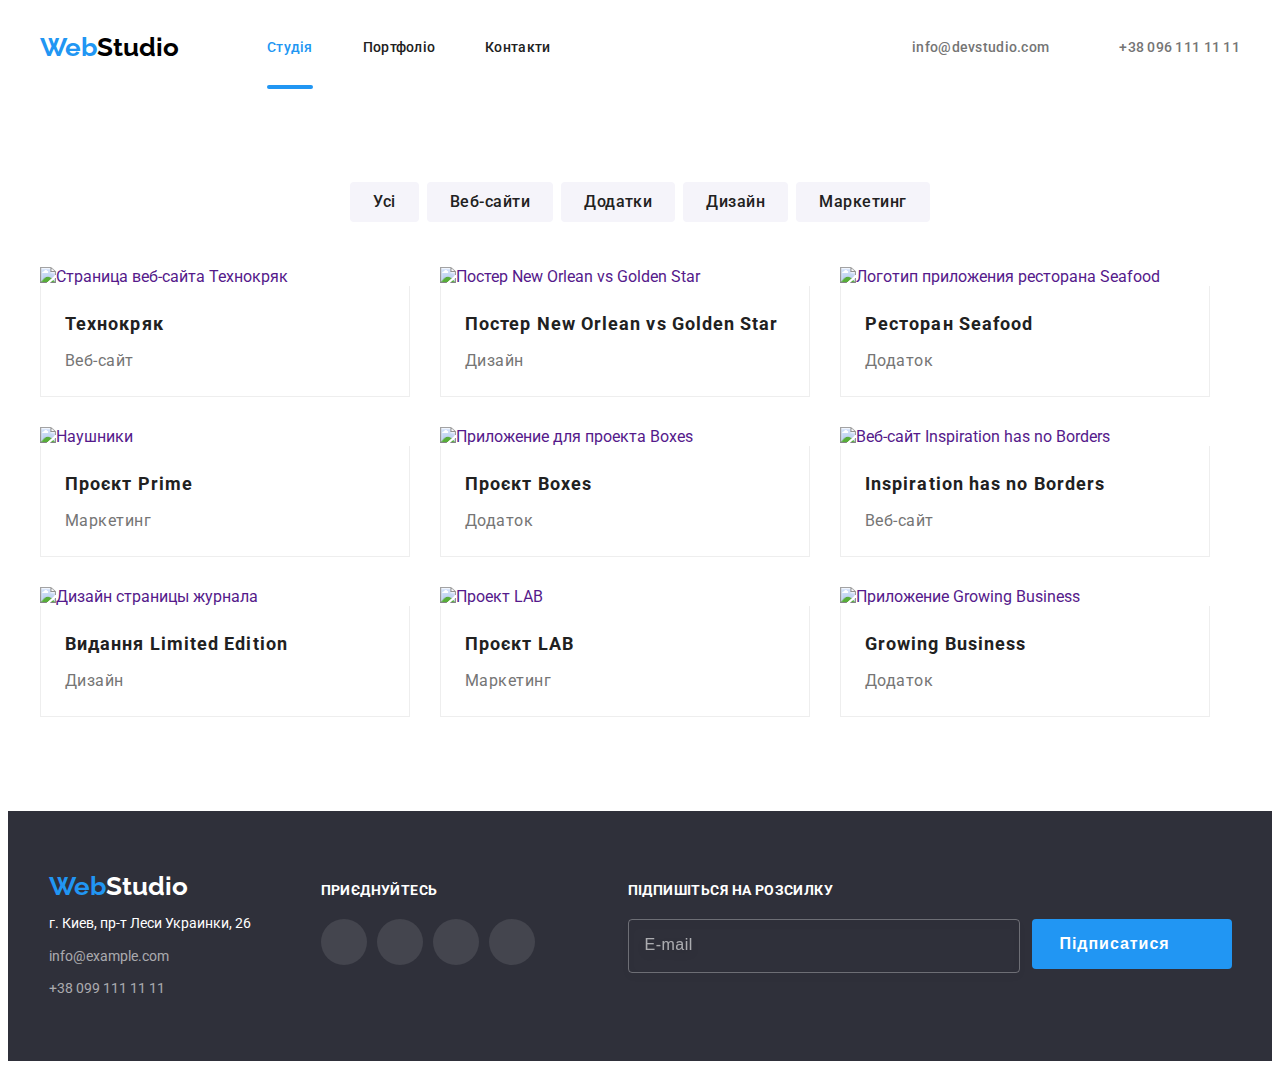
==== portfolio.html @ 0c299c50 "Add files via upload" ====
<!DOCTYPE html>
<html lang="en">
  <head>
    <meta charset="UTF-8" />
    <meta http-equiv="X-UA-Compatible" content="IE=edge" />
    <meta name="viewport" content="width=device-width, initial-scale=1.0" />
    <link rel="preconnect" href="https://fonts.googleapis.com" />
    <link rel="preconnect" href="https://fonts.gstatic.com" crossorigin />
    <link
      href="https://fonts.googleapis.com/css2?family=Raleway:wght@700&family=Roboto:wght@400;500;700;900&display=swap"
      rel="stylesheet"
    />
    <link
      rel="stylesheet"
      href="https://cdnjs.cloudflare.com/ajax/libs/modern-normalize/1.1.0/modern-normalize.min.css"
      integrity="sha512-wpPYUAdjBVSE4KJnH1VR1HeZfpl1ub8YT/NKx4PuQ5NmX2tKuGu6U/JRp5y+Y8XG2tV+wKQpNHVUX03MfMFn9Q=="
      crossorigin="anonymous"
      referrerpolicy="no-referrer"
    />
    <link rel="stylesheet" href="./css/main.min.css" />
    <title>portfolio</title>
  </head>
  <body>
    <!-- header -->
    <header class="top-header">
      <div class="container header-container">
        <nav class="nav">
          <a href="./index.html" class="logo"><span class="logo-forepart">Web</span>Studio</a>
          <ul class="nav__list">
            <li class="nav__item">
              <a class="nav__link current" href="./index.html">Студія</a>
            </li>
            <li class="nav__item">
              <a class="nav__link" href="./portfolio.html">Портфоліо</a>
            </li>
            <li class="nav__item">
              <a class="nav__link" href="#footerContacts">Контакти</a>
            </li>
          </ul>
        </nav>

        <!-- mobile menu burger -->
        <button type="button" class="mobile-menu-open-btn" data-menu-open>
          <svg class="mobile-menu-open-btn__icon" width="40" height="40">
            <use href="./images/sprite.svg#burger-icon"></use>
          </svg>
        </button>
        <ul class="header-contacts">
          <li class="header-contacts__item">
            <a class="header-contacts__link link" href="mailto:info@devstudio.com"
              ><svg class="header-contacts__icon icon-mail" width="16" height="12">
                <use href="./images/sprite.svg#icon-envelope"></use>
              </svg>
              info@devstudio.com</a
            >
          </li>
          <li class="header-contacts__item">
            <a class="header-contacts__link link" href="tel:+380961111111"
              ><svg class="header-contacts__icon icon-tel" width="10" height="16">
                <use href="./images/sprite.svg#icon-smartphone"></use>
              </svg>
              +38 096 111 11 11</a
            >
          </li>
        </ul>
      </div>
      <!-- mobile menu -->

      <div class="mobile-menu" data-menu>
        <div class="container mobile-menu__container">
          <button type="button" class="mobile-menu__close-btn" data-menu-close>
            <svg class="mobile-menu__close-icon" width="40" height="40">
              <use href="./images/sprite.svg#close-icon"></use>
            </svg>
          </button>
          <ul class="mobile-menu__nav">
            <li class="mobile-menu__nav-item">
              <a class="mobile-menu__nav-link mobile-menu__nav-current" href="./index.html">Студія</a>
            </li>
            <li class="mobile-menu__nav-item">
              <a class="mobile-menu__nav-link" href="./portfolio.html">Портфоліо</a>
            </li>
            <li class="mobile-menu__nav-item">
              <a class="mobile-menu__nav-link" href="#footerContacts">Контакти</a>
            </li>
          </ul>

					<div class="mobile-menu__contacts-container">
						<ul class="mobile-menu__contacts">
            <li class="mobile-menu__contacts-item">
              <a class="mobile-menu__contacts-link" href="tel:+380961111111">+38 096 111 11 11</a>
            </li>
            <li class="mobile-menu__contacts-item">
              <a
                class="mobile-menu__contacts-link mobile-menu__contacts-mail"
                href="mailto:info@devstudio.com"
                >info@devstudio.com</a
              >
            </li>
          </ul>

          <ul class="mobile-menu__socials">
            <li class="mobile-menu__socials-item">
              <a class="mobile-menu__socials-link" href="">Instagram</a>
            </li>
            <li class="mobile-menu__socials-item">
              <a class="mobile-menu__socials-link" href="">Twitter</a>
            </li>
            <li class="mobile-menu__socials-item">
              <a class="mobile-menu__socials-link" href="">Facebook</a>
            </li>
            <li class="mobile-menu__socials-item">
              <a class="mobile-menu__socials-link" href="">LinkedIn</a>
            </li>
          </ul>
					</div>
        </div>
      </div>
    </header>

    <!-- portfolio filters -->
    <main>
      <section class="portfolio">
        <div class="container">
          <ul class="portfolio-filters">
            <li class="portfolio-filters__item">
              <button class="portfolio-filters__btn" type="button">Усі</button>
            </li>
            <li class="portfolio-filters__item">
              <button class="portfolio-filters__btn" type="button">Веб-сайти</button>
            </li>
            <li class="portfolio-filters__item">
              <button class="portfolio-filters__btn" type="button">Додатки</button>
            </li>
            <li class="portfolio-filters__item">
              <button class="portfolio-filters__btn" type="button">Дизайн</button>
            </li>
            <li class="portfolio-filters__item">
              <button class="portfolio-filters__btn" type="button">Маркетинг</button>
            </li>
          </ul>

          <!-- portfolio projects -->
          <ul class="portfolio-prj">
            <li class="portfolio-prj__item">
              <a href="" class="portfolio-prj__link">
                <div class="portfolio-prj__img">
                  <picture class="port-pic">
                    <source
                      media="(min-width:1200px )"
                      srcset="
                        ./images/portfolio/desktop-portfolio-1.webp    1x,
                        ./images/portfolio/desktop-portfolio-1@2x.webp 2x
                      "
                      type="image/webp"
                    />
                    <source
                      media="(min-width:1200px )"
                      srcset="
                        ./images/portfolio/desktop-portfolio.jpg    1x,
                        ./images/portfolio/desktop-portfolio@2x.jpg 2x
                      "
                    />
                    <source
                      media="(min-width:768px )"
                      srcset="
                        ./images/portfolio/tablet-portfolio-1.webp    1x,
                        ./images/portfolio/tablet-portfolio-1@2x.webp 2x
                      "
                      type="image/webp"
                    />
                    <source
                      media="(min-width:768px )"
                      srcset="
                        ./images/portfolio/tablet-portfolio.jpg    1x,
                        ./images/portfolio/tablet-portfolio@2x.jpg 2x
                      "
                    />
                    <source
                      media="(max-width:767px )"
                      srcset="
                        ./images/portfolio/mobile-portfolio-1.webp    1x,
                        ./images/portfolio/mobile-portfolio-1@2x.webp 2x
                      "
                      type="image/webp"
                    />
                    <source
                      media="(max-width:767px )"
                      srcset="
                        ./images/portfolio/mobile-portfolio.jpg    1x,
                        ./images/portfolio/mobile-portfolio@2x.jpg 2x
                      "
                    />
                    <img
                      class="portfolio-prj__img-div"
                      src="./images/portfolio/portf-img-1.jpg"
                      alt="Страница веб-сайта Технокряк"
                    />
                  </picture>
                  <div class="portfolio-prj__overlay">
                    <p class="portfolio-prj__overlay-desc">
                      Ресурс пропонує комплексні пропозиції з різним рівнем функціоналу та сервісів.
                      Все це дозволить відвідувачу отримати вичерпні відомості про компанію чи
                      приватну особу.
                    </p>
                  </div>
                </div>

                <div class="portfolio-prj__card">
                  <h3 class="portfolio-prj__title">Технокряк</h3>
                  <p class="portfolio-prj__desc">Веб-сайт</p>
                </div>
              </a>
            </li>
            <li class="portfolio-prj__item">
              <a href="" class="portfolio-prj__link">
                <div class="portfolio-prj__img">
                  <picture class="port-pic">
                    <source
                      media="(min-width:1200px )"
                      srcset="
                        ./images/portfolio/desktop-portfolio-2.webp    1x,
                        ./images/portfolio/desktop-portfolio-2@2x.webp 2x
                      "
                      type="image/webp"
                    />
                    <source
                      media="(min-width:1200px )"
                      srcset="
                        ./images/portfolio/desktop-portfolio-1.jpg    1x,
                        ./images/portfolio/desktop-portfolio@2x-1.jpg 2x
                      "
                    />
                    <source
                      media="(min-width:768px )"
                      srcset="
                        ./images/portfolio/tablet-portfolio-2.webp    1x,
                        ./images/portfolio/tablet-portfolio-2@2x.webp 2x
                      "
                      type="image/webp"
                    />
                    <source
                      media="(min-width:768px )"
                      srcset="
                        ./images/portfolio/tablet-portfolio-1.jpg    1x,
                        ./images/portfolio/tablet-portfolio@2x-1.jpg 2x
                      "
                    />
                    <source
                      media="(max-width:767px )"
                      srcset="
                        ./images/portfolio/mobile-portfolio-2.webp    1x,
                        ./images/portfolio/mobile-portfolio-2@2x.webp 2x
                      "
                      type="image/webp"
                    />
                    <source
                      media="(max-width:767px )"
                      srcset="
                        ./images/portfolio/mobile-portfolio-1.jpg    1x,
                        ./images/portfolio/mobile-portfolio@2x-1.jpg 2x
                      "
                    />
                    <img
                      class="portfolio-prj__img-div"
                      src="./images/portfolio/portf-img-2.jpg"
                      alt="Постер New Orlean vs Golden Star"
                    />
                  </picture>
                  <div class="portfolio-prj__overlay">
                    <p class="portfolio-prj__overlay-desc">Ресурс пропонує комплексні пропозиції з різним рівнем функціоналу та сервісів.
                      Все це дозволить відвідувачу отримати вичерпні відомості про компанію чи
                      приватну особу.</p>
                  </div>
                </div>

                <div class="portfolio-prj__card">
                  <h3 class="portfolio-prj__title">Постер New Orlean vs Golden Star</h3>
                  <p class="portfolio-prj__desc">Дизайн</p>
                </div>
              </a>
            </li>
            <li class="portfolio-prj__item">
              <a href="" class="portfolio-prj__link">
                <div class="portfolio-prj__img">
                  <picture class="port-pic">
                    <source
                      media="(min-width:1200px )"
                      srcset="
                        ./images/portfolio/desktop-portfolio-3.webp    1x,
                        ./images/portfolio/desktop-portfolio-3@2x.webp 2x
                      "
                      type="image/webp"
                    />
                    <source
                      media="(min-width:1200px )"
                      srcset="
                        ./images/portfolio/desktop-portfolio-2.jpg    1x,
                        ./images/portfolio/desktop-portfolio@2x-2.jpg 2x
                      "
                    />
                    <source
                      media="(min-width:768px )"
                      srcset="
                        ./images/portfolio/tablet-portfolio-3.webp    1x,
                        ./images/portfolio/tablet-portfolio-3@2x.webp 2x
                      "
                      type="image/webp"
                    />
                    <source
                      media="(min-width:768px )"
                      srcset="
                        ./images/portfolio/tablet-portfolio-2.jpg    1x,
                        ./images/portfolio/tablet-portfolio@2x-2.jpg 2x
                      "
                    />
                    <source
                      media="(max-width:767px )"
                      srcset="
                        ./images/portfolio/mobile-portfolio-3.webp    1x,
                        ./images/portfolio/mobile-portfolio-3@2x.webp 2x
                      "
                      type="image/webp"
                    />
                    <source
                      media="(max-width:767px )"
                      srcset="
                        ./images/portfolio/mobile-portfolio-2.jpg    1x,
                        ./images/portfolio/mobile-portfolio@2x-2.jpg 2x
                      "
                    />
                    <img
                      class="portfolio-prj__img-div"
                      src="./images/portfolio/portf-img-3.jpg"
                      alt="Логотип приложения ресторана Seafood"
                    />
                  </picture>
                  <div class="portfolio-prj__overlay">
                    <p class="portfolio-prj__overlay-desc">Ресурс пропонує комплексні пропозиції з різним рівнем функціоналу та сервісів.
                      Все це дозволить відвідувачу отримати вичерпні відомості про компанію чи
                      приватну особу.</p>
                  </div>
                </div>

                <div class="portfolio-prj__card">
                  <h3 class="portfolio-prj__title">Ресторан Seafood</h3>
                  <p class="portfolio-prj__desc">Додаток</p>
                </div>
              </a>
            </li>
            <li class="portfolio-prj__item">
              <a href="" class="portfolio-prj__link">
                <div class="portfolio-prj__img">
                  <picture class="port-pic">
                    <source
                      media="(min-width:1200px )"
                      srcset="
                        ./images/portfolio/desktop-portfolio-4.webp    1x,
                        ./images/portfolio/desktop-portfolio-4@2x.webp 2x
                      "
                      type="image/webp"
                    />
                    <source
                      media="(min-width:1200px )"
                      srcset="
                        ./images/portfolio/desktop-portfolio-3.jpg    1x,
                        ./images/portfolio/desktop-portfolio@2x-3.jpg 2x
                      "
                    />
                    <source
                      media="(min-width:768px )"
                      srcset="
                        ./images/portfolio/tablet-portfolio-4.webp    1x,
                        ./images/portfolio/tablet-portfolio-4@2x.webp 2x
                      "
                      type="image/webp"
                    />
                    <source
                      media="(min-width:768px )"
                      srcset="
                        ./images/portfolio/tablet-portfolio-3.jpg    1x,
                        ./images/portfolio/tablet-portfolio@2x-3.jpg 2x
                      "
                    />
                    <source
                      media="(max-width:767px )"
                      srcset="
                        ./images/portfolio/mobile-portfolio-4.webp    1x,
                        ./images/portfolio/mobile-portfolio-4@2x.webp 2x
                      "
                      type="image/webp"
                    />
                    <source
                      media="(max-width:767px )"
                      srcset="
                        ./images/portfolio/mobile-portfolio-3.jpg    1x,
                        ./images/portfolio/mobile-portfolio@2x-3.jpg 2x
                      "
                    />
                    <img
                      class="portfolio-prj__img-div"
                      src="./images/portfolio/portf-img-4.jpg"
                      alt="Наушники"
                    />
                  </picture>
                  <div class="portfolio-prj__overlay">
                    <p class="portfolio-prj__overlay-desc">Ресурс пропонує комплексні пропозиції з різним рівнем функціоналу та сервісів.
                      Все це дозволить відвідувачу отримати вичерпні відомості про компанію чи
                      приватну особу.</p>
                  </div>
                </div>

                <div class="portfolio-prj__card">
                  <h3 class="portfolio-prj__title">Проєкт Prime</h3>
                  <p class="portfolio-prj__desc">Маркетинг</p>
                </div>
              </a>
            </li>
            <li class="portfolio-prj__item">
              <a href="" class="portfolio-prj__link">
                <div class="portfolio-prj__img">
                  <picture class="port-pic">
                    <source
                      media="(min-width:1200px )"
                      srcset="
                        ./images/portfolio/desktop-portfolio-5.webp    1x,
                        ./images/portfolio/desktop-portfolio-5@2x.webp 2x
                      "
                      type="image/webp"
                    />
                    <source
                      media="(min-width:1200px )"
                      srcset="
                        ./images/portfolio/desktop-portfolio-4.jpg    1x,
                        ./images/portfolio/desktop-portfolio@2x-4.jpg 2x
                      "
                    />
                    <source
                      media="(min-width:768px )"
                      srcset="
                        ./images/portfolio/tablet-portfolio-5.webp    1x,
                        ./images/portfolio/tablet-portfolio-5@2x.webp 2x
                      "
                      type="image/webp"
                    />
                    <source
                      media="(min-width:768px )"
                      srcset="
                        ./images/portfolio/tablet-portfolio-4.jpg    1x,
                        ./images/portfolio/tablet-portfolio@2x-4.jpg 2x
                      "
                    />
                    <source
                      media="(max-width:767px )"
                      srcset="
                        ./images/portfolio/mobile-portfolio-5.webp    1x,
                        ./images/portfolio/mobile-portfolio-5@2x.webp 2x
                      "
                      type="image/webp"
                    />
                    <source
                      media="(max-width:767px )"
                      srcset="
                        ./images/portfolio/mobile-portfolio-4.jpg    1x,
                        ./images/portfolio/mobile-portfolio@2x-4.jpg 2x
                      "
                    />
                    <img
                      class="portfolio-prj__img-div"
                      src="./images/portfolio/portf-img-5.jpg"
                      alt="Приложение для проекта Boxes"
                    />
                  </picture>
                  <div class="portfolio-prj__overlay">
                    <p class="portfolio-prj__overlay-desc">Ресурс пропонує комплексні пропозиції з різним рівнем функціоналу та сервісів.
                      Все це дозволить відвідувачу отримати вичерпні відомості про компанію чи
                      приватну особу.</p>
                  </div>
                </div>

                <div class="portfolio-prj__card">
                  <h3 class="portfolio-prj__title">Проєкт Boxes</h3>
                  <p class="portfolio-prj__desc">Додаток</p>
                </div>
              </a>
            </li>
            <li class="portfolio-prj__item">
              <a href="" class="portfolio-prj__link">
                <div class="portfolio-prj__img">
                  <picture class="port-pic">
                    <source
                      media="(min-width:1200px )"
                      srcset="
                        ./images/portfolio/desktop-portfolio-6.webp    1x,
                        ./images/portfolio/desktop-portfolio-6@2x.webp 2x
                      "
                      type="image/webp"
                    />
                    <source
                      media="(min-width:1200px )"
                      srcset="
                        ./images/portfolio/desktop-portfolio-5.jpg    1x,
                        ./images/portfolio/desktop-portfolio@2x-5.jpg 2x
                      "
                    />
                    <source
                      media="(min-width:768px )"
                      srcset="
                        ./images/portfolio/tablet-portfolio-6.webp    1x,
                        ./images/portfolio/tablet-portfolio-6@2x.webp 2x
                      "
                      type="image/webp"
                    />
                    <source
                      media="(min-width:768px )"
                      srcset="
                        ./images/portfolio/tablet-portfolio-5.jpg    1x,
                        ./images/portfolio/tablet-portfolio@2x-5.jpg 2x
                      "
                    />
                    <source
                      media="(max-width:767px )"
                      srcset="
                        ./images/portfolio/mobile-portfolio-6.webp    1x,
                        ./images/portfolio/mobile-portfolio-6@2x.webp 2x
                      "
                      type="image/webp"
                    />
                    <source
                      media="(max-width:767px )"
                      srcset="
                        ./images/portfolio/mobile-portfolio-5.jpg    1x,
                        ./images/portfolio/mobile-portfolio@2x-5.jpg 2x
                      "
                    />
                    <img
                      class="portfolio-prj__img-div"
                      src="./images/portfolio/portf-img-6.jpg"
                      alt="Веб-сайт Inspiration has no Borders"
                    />
                  </picture>
                  <div class="portfolio-prj__overlay">
                    <p class="portfolio-prj__overlay-desc">Ресурс пропонує комплексні пропозиції з різним рівнем функціоналу та сервісів.
                      Все це дозволить відвідувачу отримати вичерпні відомості про компанію чи
                      приватну особу.</p>
                  </div>
                </div>

                <div class="portfolio-prj__card">
                  <h3 class="portfolio-prj__title">Inspiration has no Borders</h3>
                  <p class="portfolio-prj__desc">Веб-сайт</p>
                </div>
              </a>
            </li>
            <li class="portfolio-prj__item">
              <a href="" class="portfolio-prj__link">
                <div class="portfolio-prj__img">
                  <picture class="port-pic">
                    <source
                      media="(min-width:1200px )"
                      srcset="
                        ./images/portfolio/desktop-portfolio-7.webp    1x,
                        ./images/portfolio/desktop-portfolio-7@2x.webp 2x
                      "
                      type="image/webp"
                    />
                    <source
                      media="(min-width:1200px )"
                      srcset="
                        ./images/portfolio/desktop-portfolio-6.jpg    1x,
                        ./images/portfolio/desktop-portfolio@2x-6.jpg 2x
                      "
                    />
                    <source
                      media="(min-width:768px )"
                      srcset="
                        ./images/portfolio/tablet-portfolio-7.webp    1x,
                        ./images/portfolio/tablet-portfolio-7@2x.webp 2x
                      "
                      type="image/webp"
                    />
                    <source
                      media="(min-width:768px )"
                      srcset="
                        ./images/portfolio/tablet-portfolio-6.jpg    1x,
                        ./images/portfolio/tablet-portfolio@2x-6.jpg 2x
                      "
                    />
                    <source
                      media="(max-width:767px )"
                      srcset="
                        ./images/portfolio/mobile-portfolio-7.webp    1x,
                        ./images/portfolio/mobile-portfolio-7@2x.webp 2x
                      "
                      type="image/webp"
                    />
                    <source
                      media="(max-width:767px )"
                      srcset="
                        ./images/portfolio/mobile-portfolio-6.jpg    1x,
                        ./images/portfolio/mobile-portfolio@2x-6.jpg 2x
                      "
                    />
                    <img
                      class="portfolio-prj__img-div"
                      src="./images/portfolio/portf-img-7.jpg"
                      alt="Дизайн страницы журнала"
                    />
                  </picture>
                  <div class="portfolio-prj__overlay">
                    <p class="portfolio-prj__overlay-desc">Ресурс пропонує комплексні пропозиції з різним рівнем функціоналу та сервісів.
                      Все це дозволить відвідувачу отримати вичерпні відомості про компанію чи
                      приватну особу.</p>
                  </div>
                </div>

                <div class="portfolio-prj__card">
                  <h3 class="portfolio-prj__title">Видання Limited Edition</h3>
                  <p class="portfolio-prj__desc">Дизайн</p>
                </div>
              </a>
            </li>
            <li class="portfolio-prj__item">
              <a href="" class="portfolio-prj__link">
                <div class="portfolio-prj__img">
                  <picture class="port-pic">
                    <source
                      media="(min-width:1200px )"
                      srcset="
                        ./images/portfolio/desktop-portfolio-8.webp    1x,
                        ./images/portfolio/desktop-portfolio-8@2x.webp 2x
                      "
                      type="image/webp"
                    />
                    <source
                      media="(min-width:1200px )"
                      srcset="
                        ./images/portfolio/desktop-portfolio-7.jpg    1x,
                        ./images/portfolio/desktop-portfolio@2x-7.jpg 2x
                      "
                    />
                    <source
                      media="(min-width:768px )"
                      srcset="
                        ./images/portfolio/tablet-portfolio-8.webp    1x,
                        ./images/portfolio/tablet-portfolio-8@2x.webp 2x
                      "
                      type="image/webp"
                    />
                    <source
                      media="(min-width:768px )"
                      srcset="
                        ./images/portfolio/tablet-portfolio-7.jpg    1x,
                        ./images/portfolio/tablet-portfolio@2x-7.jpg 2x
                      "
                    />
                    <source
                      media="(max-width:767px )"
                      srcset="
                        ./images/portfolio/mobile-portfolio-8.webp    1x,
                        ./images/portfolio/mobile-portfolio-8@2x.webp 2x
                      "
                      type="image/webp"
                    />
                    <source
                      media="(max-width:767px )"
                      srcset="
                        ./images/portfolio/mobile-portfolio-7.jpg    1x,
                        ./images/portfolio/mobile-portfolio@2x-7.jpg 2x
                      "
                    />
                    <img
                      class="portfolio-prj__img-div"
                      src="./images/portfolio/portf-img-8.jpg"
                      alt="Проект LAB"
                    />
                  </picture>
                  <div class="portfolio-prj__overlay">
                    <p class="portfolio-prj__overlay-desc">Ресурс пропонує комплексні пропозиції з різним рівнем функціоналу та сервісів.
                      Все це дозволить відвідувачу отримати вичерпні відомості про компанію чи
                      приватну особу.</p>
                  </div>
                </div>

                <div class="portfolio-prj__card">
                  <h3 class="portfolio-prj__title">Проєкт LAB</h3>
                  <p class="portfolio-prj__desc">Маркетинг</p>
                </div>
              </a>
            </li>
            <li class="portfolio-prj__item">
              <a href="" class="portfolio-prj__link">
                <div class="portfolio-prj__img">
                  <picture class="port-pic">
                    <source
                      media="(min-width:1200px )"
                      srcset="
                        ./images/portfolio/desktop-portfolio-9.webp    1x,
                        ./images/portfolio/desktop-portfolio-9@2x.webp 2x
                      "
                      type="image/webp"
                    />
                    <source
                      media="(min-width:1200px )"
                      srcset="
                        ./images/portfolio/desktop-portfolio-8.jpg    1x,
                        ./images/portfolio/desktop-portfolio@2x-8.jpg 2x
                      "
                    />
                    <source
                      media="(min-width:768px )"
                      srcset="
                        ./images/portfolio/tablet-portfolio-9.webp    1x,
                        ./images/portfolio/tablet-portfolio-9@2x.webp 2x
                      "
                      type="image/webp"
                    />
                    <source
                      media="(min-width:768px )"
                      srcset="
                        ./images/portfolio/tablet-portfolio-8.jpg    1x,
                        ./images/portfolio/tablet-portfolio@2x-8.jpg 2x
                      "
                    />
                    <source
                      media="(max-width:767px )"
                      srcset="
                        ./images/portfolio/mobile-portfolio-9.webp    1x,
                        ./images/portfolio/mobile-portfolio-9@2x.webp 2x
                      "
                      type="image/webp"
                    />
                    <source
                      media="(max-width:767px )"
                      srcset="
                        ./images/portfolio/mobile-portfolio-8.jpg    1x,
                        ./images/portfolio/mobile-portfolio@2x-8.jpg 2x
                      "
                    />
                    <img
                      class="portfolio-prj__img-div"
                      src="./images/portfolio/portf-img-9.jpg"
                      alt="Приложение Growing Business"
                    />
                  </picture>
                  <div class="portfolio-prj__overlay">
                    <p class="portfolio-prj__overlay-desc">Ресурс пропонує комплексні пропозиції з різним рівнем функціоналу та сервісів.
                      Все це дозволить відвідувачу отримати вичерпні відомості про компанію чи
                      приватну особу.</p>
                  </div>
                </div>

                <div class="portfolio-prj__card">
                  <h3 class="portfolio-prj__title">Growing Business</h3>
                  <p class="portfolio-prj__desc">Додаток</p>
                </div>
              </a>
            </li>
          </ul>
        </div>
      </section>
    </main>
    <!-- footer -->
    <footer class="footer">
      <div class="footer-container container">
        <div class="footer-contacts">
          <a href="./index.html" class="logo"><span class="logo-forepart">Web</span>Studio</a>
          <address id="footerContacts" class="studio-address">
            <ul class="footer-contacts__list list">
              <li class="footer-contacts__item">
                <a
                  href="https://goo.gl/maps/VdQWWz9B43m97snR7"
                  target="_blank"
                  rel="noreferrer noopener"
                  class="footer-contacts__address"
                  >г. Киев, пр-т Леси Украинки, 26</a
                >
              </li>
              <li class="footer-contacts__item">
                <a href="mailto:info@example.com" class="footer-contacts__mail">info@example.com</a>
              </li>
              <li class="footer-contacts__item">
                <a href="tel:+380991111111" class="footer-contacts__tel">+38 099 111 11 11</a>
              </li>
            </ul>
          </address>
        </div>

        <!-- footer-social -->
        <div class="footer-social">
          <p class="footer-social__title">приєднуйтесь</p>
          <ul class="footer-social__list">
            <li class="footer-social__item">
              <a class="footer-social__link" href="">
                <svg class="footer-social__icon" width="20" height="20">
                  <use href="./images/sprite.svg#icon-instagram"></use>
                </svg>
              </a>
            </li>
            <li class="footer-social__item">
              <a class="footer-social__link" href="">
                <svg class="footer-social__icon" width="20" height="20">
                  <use href="./images/sprite.svg#icon-twitter"></use>
                </svg>
              </a>
            </li>
            <li class="footer-social__item">
              <a class="footer-social__link" href="">
                <svg class="footer-social__icon" width="20" height="20">
                  <use href="./images/sprite.svg#icon-facebook"></use>
                </svg>
              </a>
            </li>
            <li class="footer-social__item">
              <a class="footer-social__link" href="">
                <svg class="footer-social__icon" width="20" height="20">
                  <use href="./images/sprite.svg#icon-linkedin"></use>
                </svg>
              </a>
            </li>
          </ul>
        </div>

        <div class="footer-subscribes">
          <b class="footer-subscribes__title">Підпишіться на розсилку</b>
          <form class="footer-subscribes__form" name="footer-subscribes__form">
            <input
              type="email"
              name="mail"
              placeholder="E-mail"
              class="footer-subscribes__input"
              type="text"
            />
            <button type="submit" class="footer-subscribes__btn">
              Підписатися<svg class="footer-subscribes__icon" width="24" height="24">
                <use href="./images/sprite.svg#icon-send"></use>
              </svg>
            </button>
          </form>
        </div>
      </div>
    </footer>
    <script src="./js/mobile-menu.js"></script>
  </body>
</html>
---- css/main.min.css ----
:root{--accent-color: #2196f3;--accent-text-color: #212121;--accent-color2: #757575;--accent-color3: #ffffff;--icon-fill: #afb1b8;--main-font: "Roboto", sans-serif;--secondary-font: Raleway, sans-serif;--accent-bg-color: #2f303a;--transition: cubic-bezier(0.4, 0, 0.2, 1)}.visually-hidden{position:absolute;width:1px;height:1px;margin:-1px;border:0;padding:0;white-space:nowrap;clip-path:inset(100%);clip:rect(0 0 0 0);overflow:hidden}*::before,*::after{box-sizing:inherit}html{box-sizing:border-box}h1,h2,h3,p{margin-bottom:0;margin-top:0}ul,ol{margin-top:0;margin-bottom:0;padding-left:0;list-style:none}img{display:block;max-width:100%}.link{text-decoration:none}body{font-family:var(--main-font)}.container{width:100%;padding-left:15px;padding-right:15px;margin-left:auto;margin-right:auto}@media screen and (min-width: 480px){.container{width:480px}}@media screen and (min-width: 768px){.container{width:768px}}@media screen and (min-width: 1200px){.container{width:1200px}}.mobile-menu-open-btn{background-color:rgba(0,0,0,0);border:none;padding:0;line-height:0;padding-top:10px;padding-bottom:10px}.mobile-menu-open-btn__icon{fill:#000;transition:fill 250ms var(--transition)}.mobile-menu-open-btn__icon:hover,.mobile-menu-open-btn__iconfocus{fill:var(--accent-color)}.mobile-menu{position:fixed;top:0;left:0;width:100%;height:100%;background-color:#fff;opacity:0;visibility:hidden;pointer-events:none;transition:opacity 250ms var(--transition),visibility 250ms var(--transition);z-index:2}.mobile-menu.is-open{opacity:1;visibility:visible;pointer-events:auto}.mobile-menu__container{position:relative;padding-top:48px;padding-bottom:48px;padding-left:28px;display:flex;flex-direction:column;justify-content:space-between;top:0;left:0;width:100%;min-height:100vh;height:100%}.mobile-menu__close-btn{position:absolute;top:10px;right:15px;background-color:rgba(0,0,0,0);border:none;padding:0;line-height:0}.mobile-menu__close-icon{fill:#000;transition:fill 250ms var(--transition)}.mobile-menu__close-icon:hover,.mobile-menu__close-iconfocus{fill:var(--accent-color)}.mobile-menu__nav-item:not(:last-child){margin-bottom:32px}.mobile-menu__nav-link{font-weight:500;font-size:40px;line-height:1.17;letter-spacing:.02em;color:var(--accent-text-color);text-decoration:none}.mobile-menu__nav-link:hover,.mobile-menu__nav-linkfocus{color:var(--accent-color)}.mobile-menu__nav-current{color:var(--accent-color)}.mobile-menu__contacts{margin-bottom:64px}.mobile-menu__contacts-link{font-weight:500;font-size:34px;line-height:1.18;letter-spacing:.02em;color:var(--accent-color);text-decoration:none}.mobile-menu__contacts-mail{font-weight:500;font-size:24px;line-height:1.17;letter-spacing:.02em;color:var(--accent-color2)}.mobile-menu__socials{display:flex}.mobile-menu__socials-link{font-weight:500;font-size:18px;line-height:1.22;letter-spacing:.02em;color:var(--accent-color);text-decoration:none}.mobile-menu__socials-item:not(:last-child){margin-right:10px;margin-right:10px}.mobile-menu__socials-item:not(:last-child)::after{content:" ";border:1px solid rgba(33,33,33,.2);transform:rotate(90deg);margin-left:10px}@media screen and (min-width: 768px){.mobile-menu{display:none}.mobile-menu-open-btn{display:none}}.logo{font-family:var(--secondary-font);font-weight:700;font-size:26px;line-height:1.2;text-decoration:none}.logo-forepart{color:var(--accent-color)}.top-header .logo{color:#000}.footer .logo{display:block;text-align:center;margin-bottom:20px;color:var(--accent-color3)}@media screen and (min-width: 768px){.top-header .logo{margin-right:88px}}@media screen and (min-width: 1200px){.footer .logo{margin-right:93px;display:inline-block;margin-right:0;margin-bottom:10px;color:var(--accent-color3)}}.backdrop{position:fixed;top:0;left:0;width:100%;height:100%;background-color:rgba(0,0,0,.2);transition:opacity 250ms var(--transition),visibility 250ms var(--transition)}.backdrop.is-hidden{opacity:0;visibility:hidden;pointer-events:none}.modal{position:absolute;top:50%;left:50%;transform:translate(-50%, -50%);width:450px;height:609px;background:var(--accent-color3);box-shadow:0px 1px 3px rgba(0,0,0,.12),0px 1px 1px rgba(0,0,0,.14),0px 2px 1px rgba(0,0,0,.2);border-radius:4px;padding:40px}.modal__close{position:absolute;top:8px;right:8px;display:flex;justify-content:center;align-items:center;width:30px;height:30px;border:1px solid rgba(0,0,0,.1);border-radius:50%;background-color:rgba(0,0,0,0);cursor:pointer;padding:0}.modal__close-icon{fill:#000;transition:fill 250ms var(--transition)}.modal__close:hover .modal__close-icon,.modal__close:focus .modal__close-icon{fill:var(--accent-color)}@media screen and (min-width: 1200px){.modal{width:528px;height:581px}}.modal-form{display:flex;flex-direction:column}.modal-form__title{font-weight:700;font-size:20px;line-height:1.15;text-align:center;letter-spacing:.03em;color:var(--accent-text-color)}.modal-form__input{width:100%;height:40px;border:1px solid rgba(33,33,33,.2);border-radius:4px;padding-left:42px;transition:border-color 250ms var(--transition)}.modal-form__input:focus{outline:none;border-color:var(--accent-color)}.modal-form__label{margin-bottom:10px}.madal-form__label_desc{font-weight:400;font-size:12px;line-height:1.17;letter-spacing:.01em;color:#757575}.madal-form__icon{top:50%;left:12px;position:absolute;transform:translateY(-50%);transition:fill 250ms var(--transition)}.modal-form__input:focus+.madal-form__icon{fill:var(--accent-color)}.modal-form__input_wrap{position:relative;margin-top:4px}.modal-form__textarea{margin-top:4px;padding:12px 16px;resize:none;display:block;width:100%;height:120px;border:1px solid rgba(33,33,33,.2);border-radius:4px;transition:border-color 250ms var(--transition)}.modal-form__textarea:focus{outline:none;border-color:var(--accent-color)}.modal-form__textarea::placeholder{font-weight:400;font-size:12px;line-height:1.67;letter-spacing:.01em;color:rgba(117,117,117,.5)}.modal__checkbox_label{display:flex;justify-content:center;align-items:center;font-size:12px;line-height:1.17;letter-spacing:.03em;margin-bottom:30px}.modal__checkbox_label::before{content:"";cursor:pointer;display:block;width:16px;height:15px;border:2px solid var(--accent-text-color);border-radius:4px;background-color:#fff;margin-right:8.4px}.modal__checkbox:focus+.modal__checkbox_label::before{border:2px solid var(--accent-color)}.modal__checkbox:checked+.modal__checkbox_label::before{background-color:var(--accent-color);background-image:url(../images/check.svg);background-size:contain;background-origin:border-box;border:2px solid var(--accent-color)}.modal__checkbox_link{color:var(--accent-color);font-size:inherit}.modal__checkbox{top:79%;left:43px}.modal-form__btn{min-width:200px;height:50px;background-color:var(--accent-color);border-radius:4px;border:1px solid rgba(0,0,0,0);font-weight:700;font-size:16px;line-height:2;display:flex;justify-content:center;align-items:center;text-align:center;align-self:center;letter-spacing:.06em;color:var(--accent-color3);cursor:pointer}.modal-form__btn:hover,.modal-form__btn:focus{box-shadow:0px 4px 4px rgba(0,0,0,.15)}.section-title{font-weight:700;font-size:28px;line-height:1.18;text-align:center;letter-spacing:.03em;color:var(--accent-text-color);margin-bottom:30px}@media screen and (min-width: 1200px){.section-title{font-size:36px;line-height:1.17;margin-bottom:50px}}.header{background-color:var(--accent-color3);border-bottom:1px solid #ececec}.header-container{display:flex;align-items:center;justify-content:space-between}@media screen and (min-width: 768px){.header{padding-top:0;padding-bottom:0}}.nav__list{display:none}@media screen and (min-width: 768px){.nav{display:flex;align-items:center}.nav__list{display:flex;align-items:center}.nav__item:not(:last-child){margin-right:50px}.nav__link{position:relative;font-weight:500;font-size:14px;line-height:1.14;letter-spacing:.02em;color:var(--accent-text-color);text-decoration:none;display:block;padding-top:32px;padding-bottom:32px;transition:color 250ms var(--transition)}.nav__link:hover,.nav__link:focus{color:var(--accent-color)}.nav__link.current{color:var(--accent-color)}.nav__link.current::after{content:"";position:absolute;display:block;left:0;bottom:-1px;width:100%;height:4px;border-radius:2px;background-color:var(--accent-color)}}.header-contacts{display:none}@media screen and (min-width: 768px){.header-contacts{display:block;margin-left:auto}.header-contacts__item:not(:last-child){margin-bottom:10px}.header-contacts__link{font-weight:500;font-size:14px;line-height:1.14;letter-spacing:.02em;color:var(--accent-color2);justify-content:center;align-items:center;transition:color 250ms var(--transition)}.header-contacts__link:hover,.header-contacts__link:focus{color:var(--accent-color)}.header-contacts__icon{margin-right:8px;fill:var(--accent-color2);transition:fill 250ms var(--transition)}.header-contacts__link:hover .header-contacts__icon,.header-contacts__link:focus .header-contacts__icon{fill:var(--accent-color)}.icon-mail{width:14px;height:10px}.icon-telephone{width:10px;height:14px}}@media screen and (min-width: 1200px){.header-contacts{display:flex;margin-left:auto}.header-contacts__item:not(:last-child){margin-right:50px;margin-bottom:0}.header-contacts__link{display:flex}.header-contacts__icon{margin-right:10px}.icon-mail{width:16px;height:12px}.icon-telephone{width:10px;height:16px}}.hero{background-image:linear-gradient(rgba(47, 48, 58, 0.4), rgba(47, 48, 58, 0.4)),url(../images/hero/mobile-hero.jpg);background-repeat:no-repeat;background-size:cover;max-width:480px;background-color:var(--accent-bg-color);padding-top:118px;padding-bottom:118px;margin:0 auto}@media(min-device-pixel-ratio: 2),(min-resolution: 192dpi),(min-resolution: 2dppx){.hero{background-image:linear-gradient(rgba(47, 48, 58, 0.4), rgba(47, 48, 58, 0.4)),url(../images/hero/mobile-hero@2x.jpg)}}.hero__title{font-weight:900;font-size:26px;line-height:1.61;text-align:center;letter-spacing:.06em;text-transform:uppercase;color:var(--accent-color3);max-width:360px;margin-left:auto;margin-right:auto;margin-bottom:30px}.hero__btn{background-color:var(--accent-color);cursor:pointer;font-family:var(--main-font);font-weight:700;font-size:16px;line-height:1.87;display:flex;align-items:center;text-align:center;letter-spacing:.06em;color:var(--accent-color3);margin-left:auto;margin-right:auto;min-width:200px;min-height:50px;border:none;border-radius:4px;padding:10px 24px;transition:background-color 250ms var(--transition)}.hero__btn:hover,.hero__btn:focus{background-color:#188ce8}@media screen and (min-width: 768px){.hero{background-image:linear-gradient(rgba(47, 48, 58, 0.4), rgba(47, 48, 58, 0.4)),url(../images/hero/tablet-hero.jpg);background-repeat:no-repeat;background-size:cover;max-width:768px}}@media screen and (min-width: 768px)and (min-device-pixel-ratio: 2),screen and (min-width: 768px)and (min-resolution: 192dpi),screen and (min-width: 768px)and (min-resolution: 2dppx){.hero{background-image:linear-gradient(rgba(47, 48, 58, 0.4), rgba(47, 48, 58, 0.4)),url(../images/hero/tablet-hero@2x.jpg)}}@media screen and (min-width: 1200px){.hero{background-image:linear-gradient(rgba(47, 48, 58, 0.4), rgba(47, 48, 58, 0.4)),url(../images/hero/desktop-hero.jpg);background-repeat:no-repeat;background-size:cover;max-width:1600px;padding-top:200px;padding-bottom:200px}}@media screen and (min-width: 1200px)and (min-device-pixel-ratio: 2),screen and (min-width: 1200px)and (min-resolution: 192dpi),screen and (min-width: 1200px)and (min-resolution: 2dppx){.hero{background-image:linear-gradient(rgba(47, 48, 58, 0.4), rgba(47, 48, 58, 0.4)),url(../images/hero/desktop-hero@2x.jpg)}}@media screen and (min-width: 1200px){.hero__title{font-size:44px;line-height:1.36;max-width:696px}}@media screen and (min-width: 1200px){.hero__btn{border-radius:5px;padding:10px 32px}}.advantages{padding-top:60px;padding-bottom:60px}.advantages__item{max-width:450px}.advantages-wrapper{width:100%;height:120px;background-color:#f5f4fa;border-radius:4px;display:flex;justify-content:center;align-items:center;margin-bottom:30px}.advantages__title{font-weight:700;font-size:14px;line-height:1.14;text-align:center;letter-spacing:.03em;text-transform:uppercase;color:var(--accent-text-color);margin-bottom:10px}.advantages__desc{font-weight:400;font-size:14px;line-height:1.71;letter-spacing:.03em;color:var(--accent-color2)}@media screen and (max-width: 767px){.advantages__item:not(:last-child){margin-bottom:30px}}@media screen and (min-width: 768px){.advantages__list{display:flex;flex-wrap:wrap;justify-content:space-between;margin:-15px}.advantages__item{max-width:354px;margin:15px}.advantages__title{text-align:start}}@media screen and (min-width: 1200px){.advantages{padding-top:94px;padding-bottom:94px;background-color:var(--accent-color3)}.advantages__list{flex-wrap:nowrap;justify-content:center}.advantages__item{max-width:270px;margin:0px;flex-basis:calc((100% - 90px)/4)}.advantages__item:not(:last-child){margin-right:30px}.advantages-wrapper{width:270px;background-color:#f5f4fa}}.gallery{display:none}@media screen and (min-width: 1200px){.gallery{display:block;padding-bottom:94px;background-color:var(--accent-color3)}.gallery .gallery__list{display:flex;justify-content:space-between}.gallery .gallery__item{position:relative}.gallery .gallery-wrapper{position:absolute;bottom:0;width:100%;min-height:70px;background:rgba(47,48,58,.8);display:flex;justify-content:center;align-items:center}.gallery .gallery-wrapper__title{font-weight:700;font-size:14px;line-height:1.14;text-align:center;letter-spacing:.03em;text-transform:uppercase;color:#fff}}.team{padding-top:60px;padding-bottom:60px;background-color:#f5f4fa}.team__item{max-width:450px;max-height:622px;background-color:var(--accent-color3);box-shadow:0px 1px 3px rgba(0,0,0,.12),0px 1px 1px rgba(0,0,0,.14),0px 2px 1px rgba(0,0,0,.2);border-radius:0px 0px 4px 4px}.team-card{padding-top:30px;padding-bottom:30px}.team__img{width:100%;max-height:460px}.team-card{padding-top:30px;padding-bottom:16px}.team-card__title{font-weight:500;font-size:16px;line-height:1.19;text-align:center;letter-spacing:.03em;color:var(--accent-text-color);margin-bottom:10px}.team-card__desc{font-weight:400;font-size:16px;line-height:1.19;text-align:center;letter-spacing:.03em;color:var(--accent-color2);margin-bottom:16px}.team-social{display:flex;justify-content:center;align-items:center}.team-social__item:not(:last-child){margin-right:10px}.team-social__link{display:flex;align-items:center;justify-content:center;width:44px;height:44px;border-radius:50%;border:1px solid rgba(0,0,0,0);cursor:pointer;transition:background-color 250ms var(--transition)}.team-social__link:hover,.team-social__link:focus{background-color:var(--accent-color)}.team-social__icon{fill:var(--icon-fill);transition:fill 250ms var(--transition)}.team-social__link:hover .team-social__icon,.team-social__link:focus .team-social__icon{fill:var(--accent-color3)}@media screen and (max-width: 767px){.team__item:not(:last-child){margin-bottom:30px}}@media screen and (min-width: 768px){.team__list{display:flex;flex-wrap:wrap;justify-content:center;margin:-15px}.team__item{width:354px;height:536px;margin:15px}}@media screen and (min-width: 1200px){.team{padding-top:94px;padding-bottom:94px}.team__list{flex-wrap:nowrap;margin-top:-30px;margin-left:-30px;margin:-15px}.team__item{width:270px;height:428px;margin-top:30px;margin-left:30px;margin:15px;flex-basis:calc((100% - 120px)/4)}.team-card{padding-top:30px;padding-bottom:30px}}.clients{padding-top:60px;padding-bottom:60px}.clients__item{width:210px;height:92px;margin:15px}.clients__list{display:flex;flex-wrap:wrap;justify-content:center;margin:-15px}.clients__link{width:100%;height:100%;display:flex;align-items:center;justify-content:center;border:1px solid var(--icon-fill);border-radius:4px;transition:250ms border var(--transition)}.clients__link:hover,.clients__link:focus{border:1px solid var(--accent-color)}.clients__icon{fill:var(--icon-fill);transition:fill 250ms var(--transition)}.clients__link:hover .clients__icon,.clients__link:focus .clients__icon{fill:var(--accent-color)}@media screen and (min-width: 768px){.clients__item{width:226px}}@media screen and (min-width: 1200px){.clients{padding-top:94px;padding-bottom:94px}.clients__list{flex-wrap:nowrap}.clients__item{width:170px}}.footer{padding-top:60px;padding-bottom:60px;background-color:var(--accent-bg-color)}@media screen and (min-width: 768px){.footer-container{display:flex;flex-wrap:wrap;align-items:baseline;justify-content:center}}@media screen and (min-width: 1200px){.footer-container{flex-wrap:nowrap}}.footer-social{align-items:center;justify-content:center;text-align:center;margin-bottom:60px}.footer-social__title{font-weight:700;font-size:14px;line-height:1.14;letter-spacing:.03em;text-transform:uppercase;color:var(--accent-color3);margin-bottom:20px}.footer-social__list{display:flex;align-items:center;justify-content:center}.footer-social__link{display:flex;align-items:center;justify-content:center;width:44px;height:44px;border-radius:50%;border:1px solid rgba(0,0,0,0);cursor:pointer;background-color:rgba(255,255,255,.1);transition:background-color 250ms var(--transition)}.footer-social__link:hover,.footer-social__link:focus{background-color:var(--accent-color)}.footer-social__item:not(:last-child){margin-right:10px}.footer-social__icon{fill:var(--accent-color3)}@media screen and (min-width: 1200px){.footer-social{margin-bottom:0}.footer-social__title{text-align:left}}.footer-contacts{margin-bottom:60px}.footer-contacts__list{display:flex;flex-direction:column;align-items:center}.footer-contacts__item:not(:last-child){margin-bottom:8px}.studio-address{font-style:inherit}.footer-contacts__address{font-style:inherit;font-size:14px;line-height:1.7;text-decoration:none;color:var(--accent-color3);transition:color 250ms var(--transition)}.footer-contacts__address:hover,.footer-contacts__address:focus{color:var(--accent-color)}.footer-contacts__mail{font-style:inherit;font-size:14px;line-height:1.7;text-decoration:none;color:rgba(255,255,255,.6);transition:color 250ms var(--transition)}.footer-contacts__mail:hover,.footer-contacts__mail:focus{color:var(--accent-color)}.footer-contacts__tel{font-style:inherit;font-size:14px;line-height:1.7;text-decoration:none;color:rgba(255,255,255,.6);transition:color 250ms var(--transition)}.footer-contacts__tel:hover,.footer-contacts__tel:focus{color:var(--accent-color)}@media screen and (min-width: 768px){.footer-contacts{margin-right:165px}}@media screen and (min-width: 1200px){.footer-contacts{margin-right:70px;margin-bottom:0}.footer-contacts__item:not(:last-child){margin-bottom:9px}.footer-contacts__list{display:block}}.footer-subscribes{align-items:center;justify-content:center;text-align:center}.footer-subscribes__title{display:block;margin-bottom:20px;font-weight:700;font-size:14px;line-height:1.14;letter-spacing:.03em;text-transform:uppercase;color:var(--accent-color3)}.footer-subscribes__input{width:100%;height:50px;border:1px solid rgba(255,255,255,.3);filter:drop-shadow(0px 4px 4px rgba(0, 0, 0, 0.15));border-radius:4px;outline:0;background-color:rgba(0,0,0,0);color:var(--accent-color3);margin-right:12px;padding-left:16px;padding-right:16px;margin-bottom:20px;transition:box-shadow 250ms var(--transition)}.footer-subscribes__input:hover,.footer-subscribes__input:focus{box-shadow:0px 4px 4px rgba(0,0,0,.15)}.footer-subscribes__form{display:flex;flex-direction:column;align-items:center}.footer-subscribes__form input::placeholder{font-weight:400;font-size:16px;line-height:1.25;letter-spacing:.03em;color:rgba(255,255,255,.6)}.footer-subscribes__btn{width:200px;height:50px;background-color:#2196f3;border:none;border-radius:4px;padding-left:28px;padding-right:28px;font-weight:700;font-size:16px;line-height:1.87;display:flex;align-items:center;text-align:center;letter-spacing:.06em;color:var(--accent-color3)}.footer-subscribes__btn:hover,.footer-subscribes__btn:focus{box-shadow:0px 4px 4px rgba(0,0,0,.15)}.footer-subscribes__icon{fill:#fff;margin-left:10px}@media screen and (min-width: 768px){.footer-subscribes__input{width:450px}}@media screen and (min-width: 1200px){.footer-subscribes__title{text-align:left}.footer-subscribes__form{flex-direction:row;align-items:normal}.footer-subscribes{margin-left:93px}.footer-subscribes__input{margin-bottom:0px;width:358px}}.portfolio{padding-top:60px;padding-bottom:60px}@media screen and (min-width: 1200px){.portfolio{padding-top:94px;padding-bottom:94px}}.portfolio-filters{margin-bottom:25px}.portfolio-filters__item{display:inline-block;margin-bottom:15px}.portfolio-filters__item:not(:last-child){margin-right:8px}.portfolio-filters__btn{cursor:pointer;font-family:var(--main-font);font-weight:500;font-size:16px;line-height:1.62;text-align:center;letter-spacing:.03em;color:var(--accent-text-color);background:#f5f4fa;border:1px solid rgba(0,0,0,0);border-radius:4px;padding:6px 22px;transition:background-color 250ms var(--transition),box-shadow 250ms var(--transition)}.portfolio-filters__btn:hover,.portfolio-filters__btn:focus{background-color:var(--accent-color);color:var(--accent-color3);box-shadow:0px 3px 1px rgba(0,0,0,.1),0px 1px 2px rgba(0,0,0,.08),0px 2px 2px rgba(0,0,0,.12);border-radius:4px}@media screen and (min-width: 768px){.portfolio-filters{justify-content:center;margin-bottom:30px;display:flex;justify-content:center;margin-bottom:30px}}.portfolio-prj__item:not(:last-child){margin-bottom:30px}.portfolio-prj__card{padding-left:24px;padding-right:24px;padding-bottom:20px;padding-top:20px;border-left:1px solid #eee;border-right:1px solid #eee;border-bottom:1px solid #eee}.portfolio-prj__title{font-weight:700;font-size:17px;line-height:2;letter-spacing:.06em;color:var(--accent-text-color);margin-bottom:4px}.portfolio-prj__desc{font-weight:400;font-size:16px;line-height:1.87;letter-spacing:.03em;color:var(--accent-color2)}.portfolio-prj__link{max-width:450px;display:block;text-decoration:none;transition:250ms box-shadow var(--transition)}.portfolio-prj__link:hover,.portfolio-prj__link:focus{box-shadow:0px 1px 1px rgba(0,0,0,.12),0px 4px 4px rgba(0,0,0,.06),1px 4px 6px rgba(0,0,0,.16)}.portfolio-prj__img{position:relative;max-width:450px;max-height:294px;overflow:hidden}.portfolio-prj__img-div{max-width:450px}.portfolio-prj__img-div{width:450px}.portfolio-prj__overlay{position:absolute;top:0;left:0;transform:translate(0, 100%);width:100%;height:100%;background-color:rgba(33,150,243,.9);opacity:0;transition:transform 250ms var(--transition),opacity 250ms var(--transition)}.portfolio-prj__link:hover .portfolio-prj__overlay{opacity:1;transform:translate(0, 0)}.portfolio-prj__overlay-desc{font-weight:400;font-size:18px;line-height:1.56;letter-spacing:.03em;padding:63px 24px;color:#fff}@media screen and (min-width: 768px){.portfolio-prj{display:flex;flex-wrap:wrap;margin-left:-30px;margin-top:-30px}.portfolio-prj__item{display:flex;justify-content:center;align-items:center;max-width:354px;margin-left:30px;margin-top:30px;flex-basis:calc((100% - 90px)/3)}.portfolio-prj__item:not(:last-child){margin-bottom:0}.portfolio-prj__img{max-width:354px}.portfolio-prj__img-div{max-width:354px}}@media screen and (min-width: 1200px){.portfolio-prj__item{max-width:370px}.portfolio-prj__img{max-width:370px}.portfolio-prj__img-div{max-width:370px}.portfolio-prj__title{font-size:18px}}/*# sourceMappingURL=main.min.css.map */
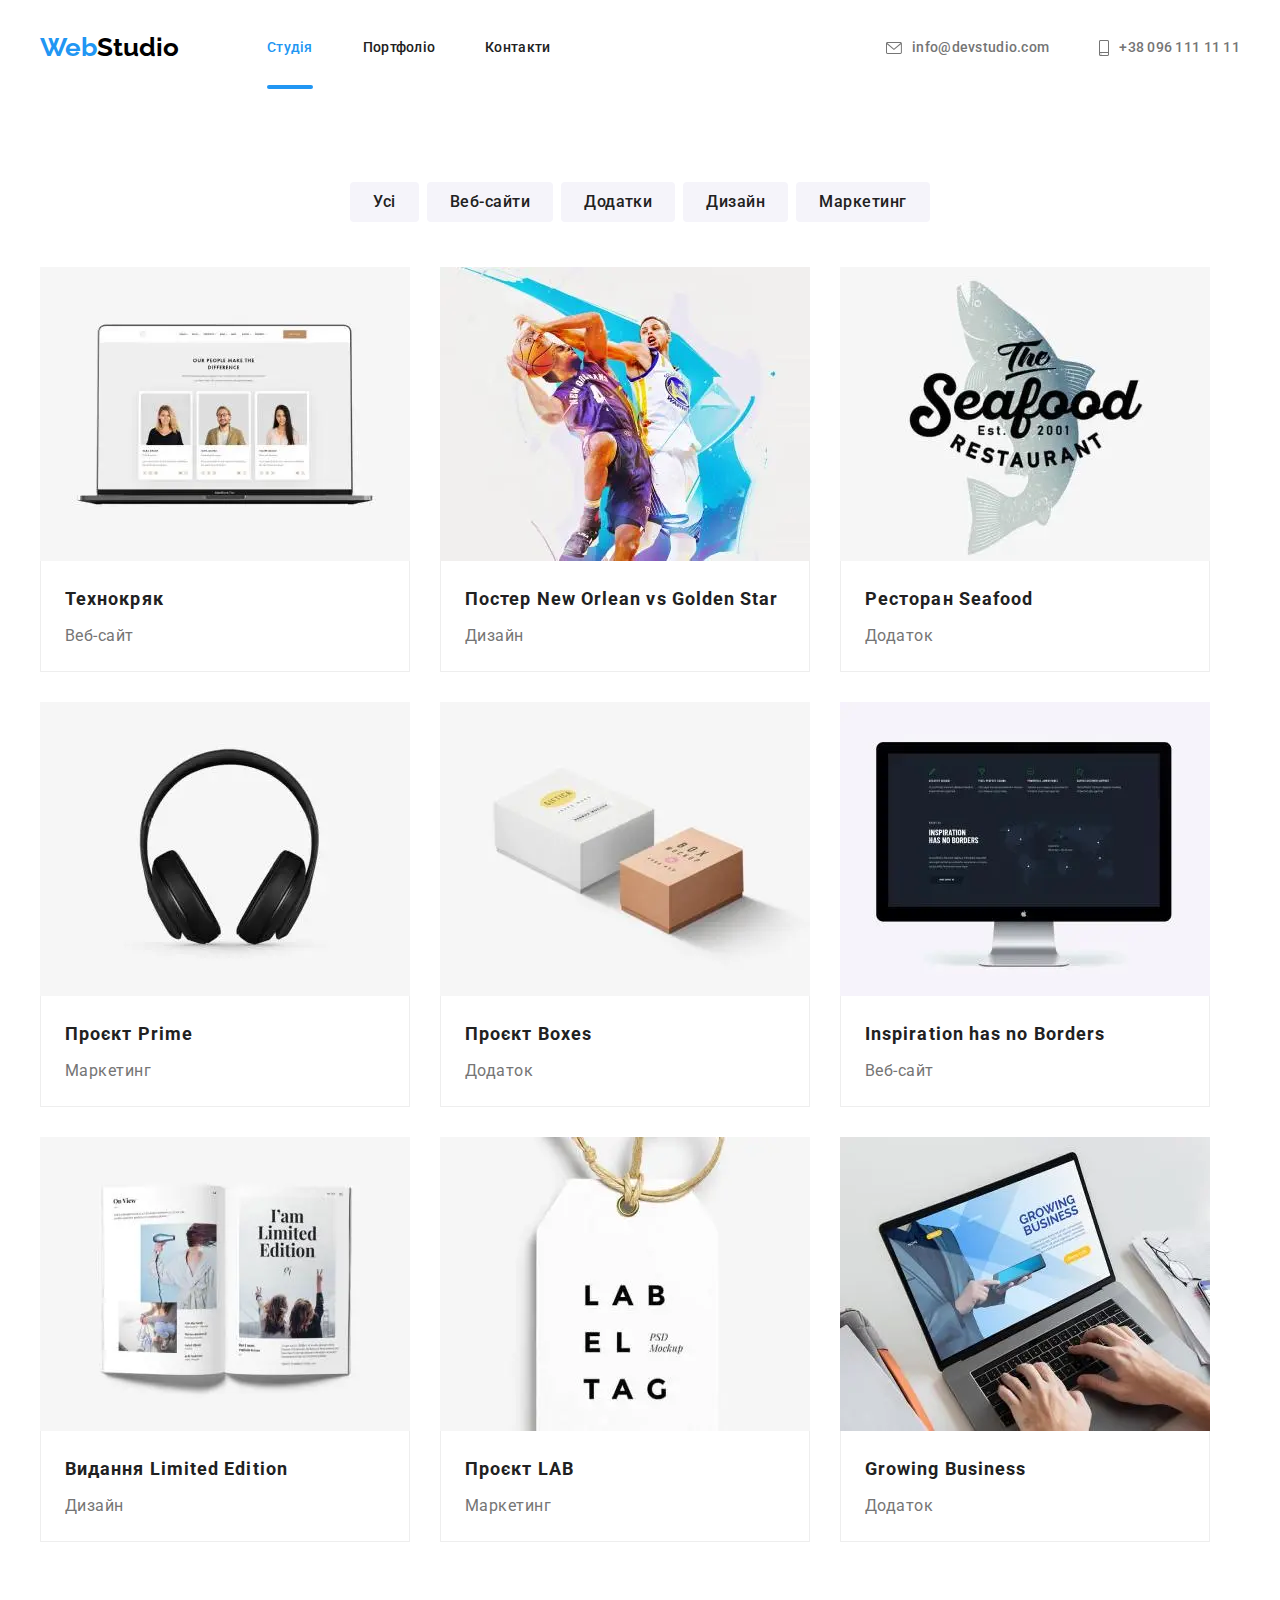
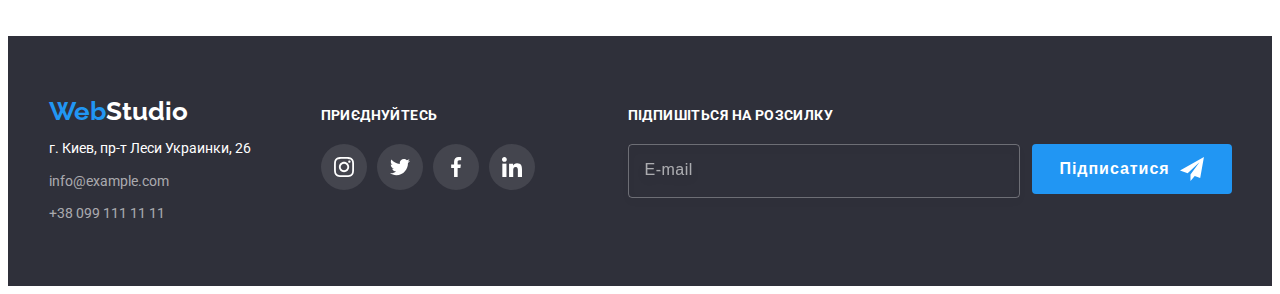
==== commit d6749d85: "modified" ====
--- a/portfolio.html
+++ b/portfolio.html
@@ -34,7 +34,7 @@
               <a class="nav__link" href="./portfolio.html">Портфоліо</a>
             </li>
             <li class="nav__item">
-              <a class="nav__link" href="#footerContacts">Контакти</a>
+              <a class="nav__link" href="#">Контакти</a>
             </li>
           </ul>
         </nav>
@@ -81,7 +81,7 @@
               <a class="mobile-menu__nav-link" href="./portfolio.html">Портфоліо</a>
             </li>
             <li class="mobile-menu__nav-item">
-              <a class="mobile-menu__nav-link" href="#footerContacts">Контакти</a>
+              <a class="mobile-menu__nav-link" href="#">Контакти</a>
             </li>
           </ul>
 
